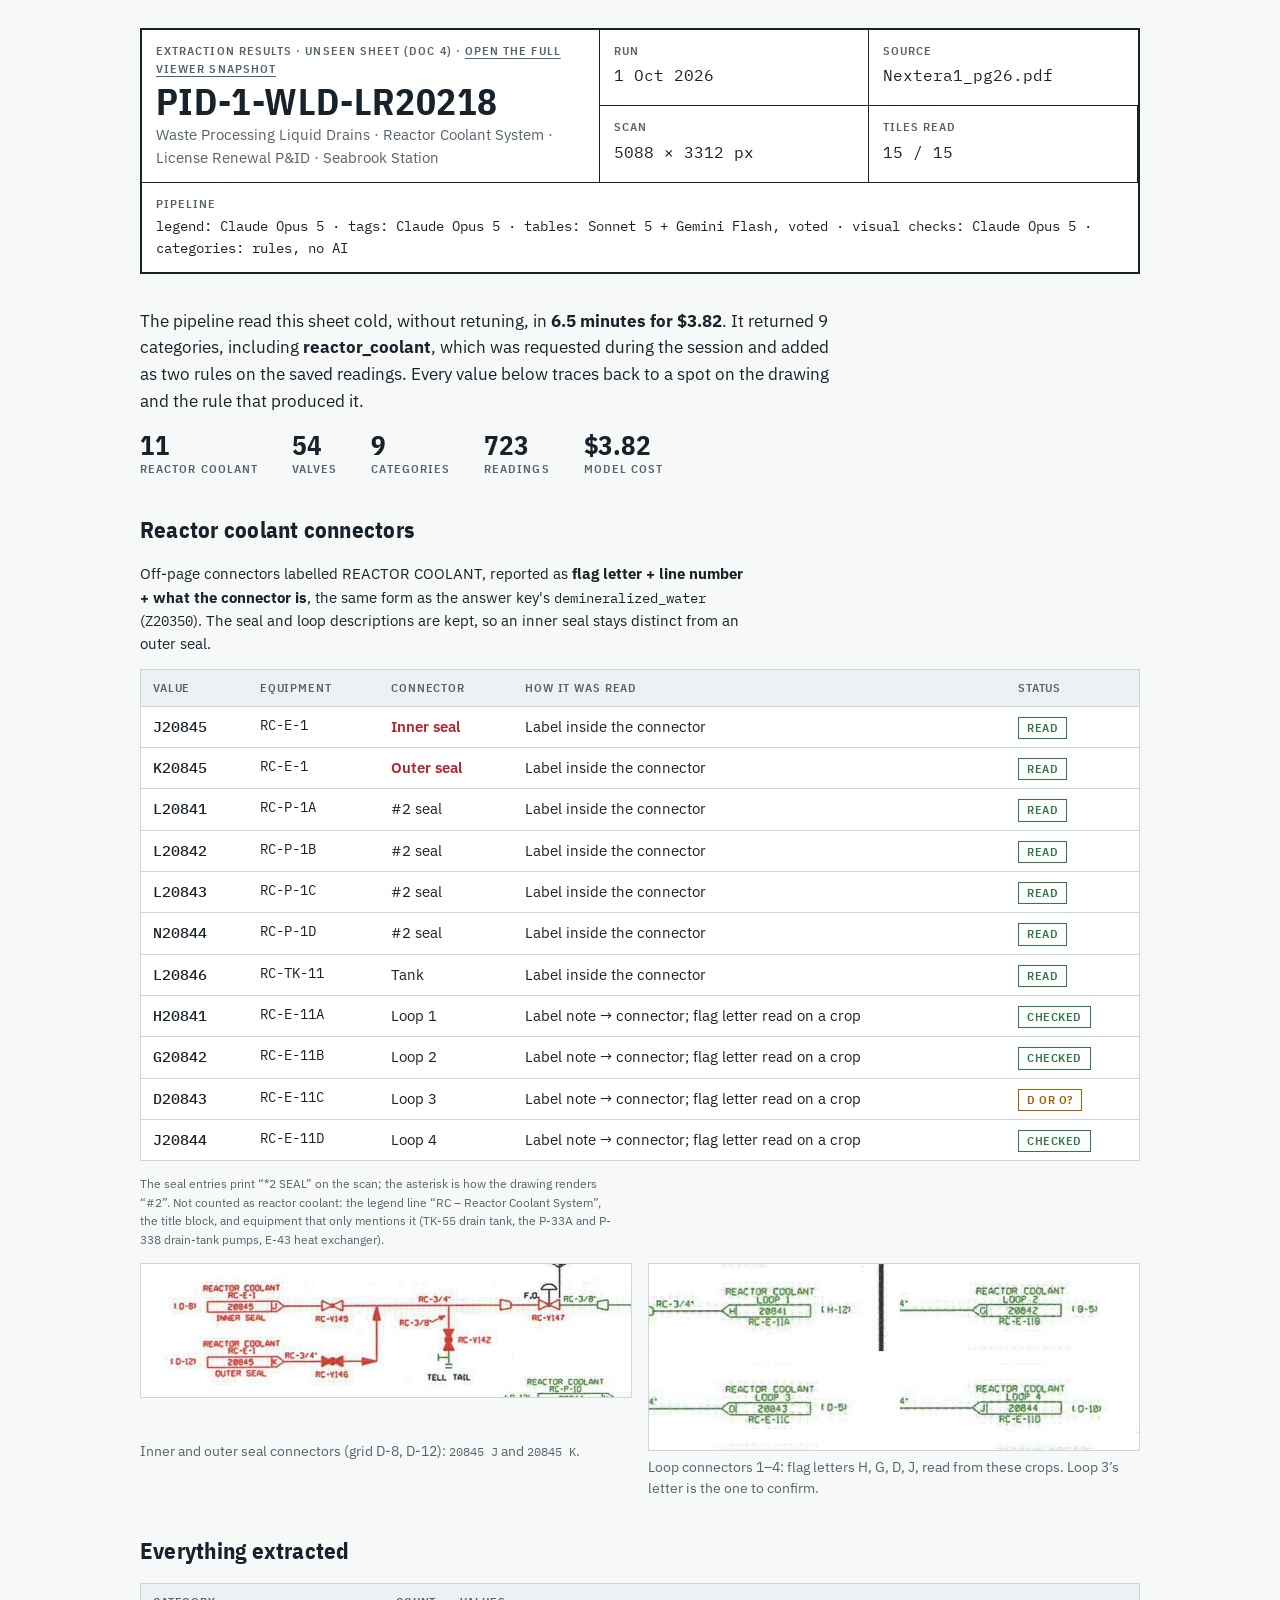
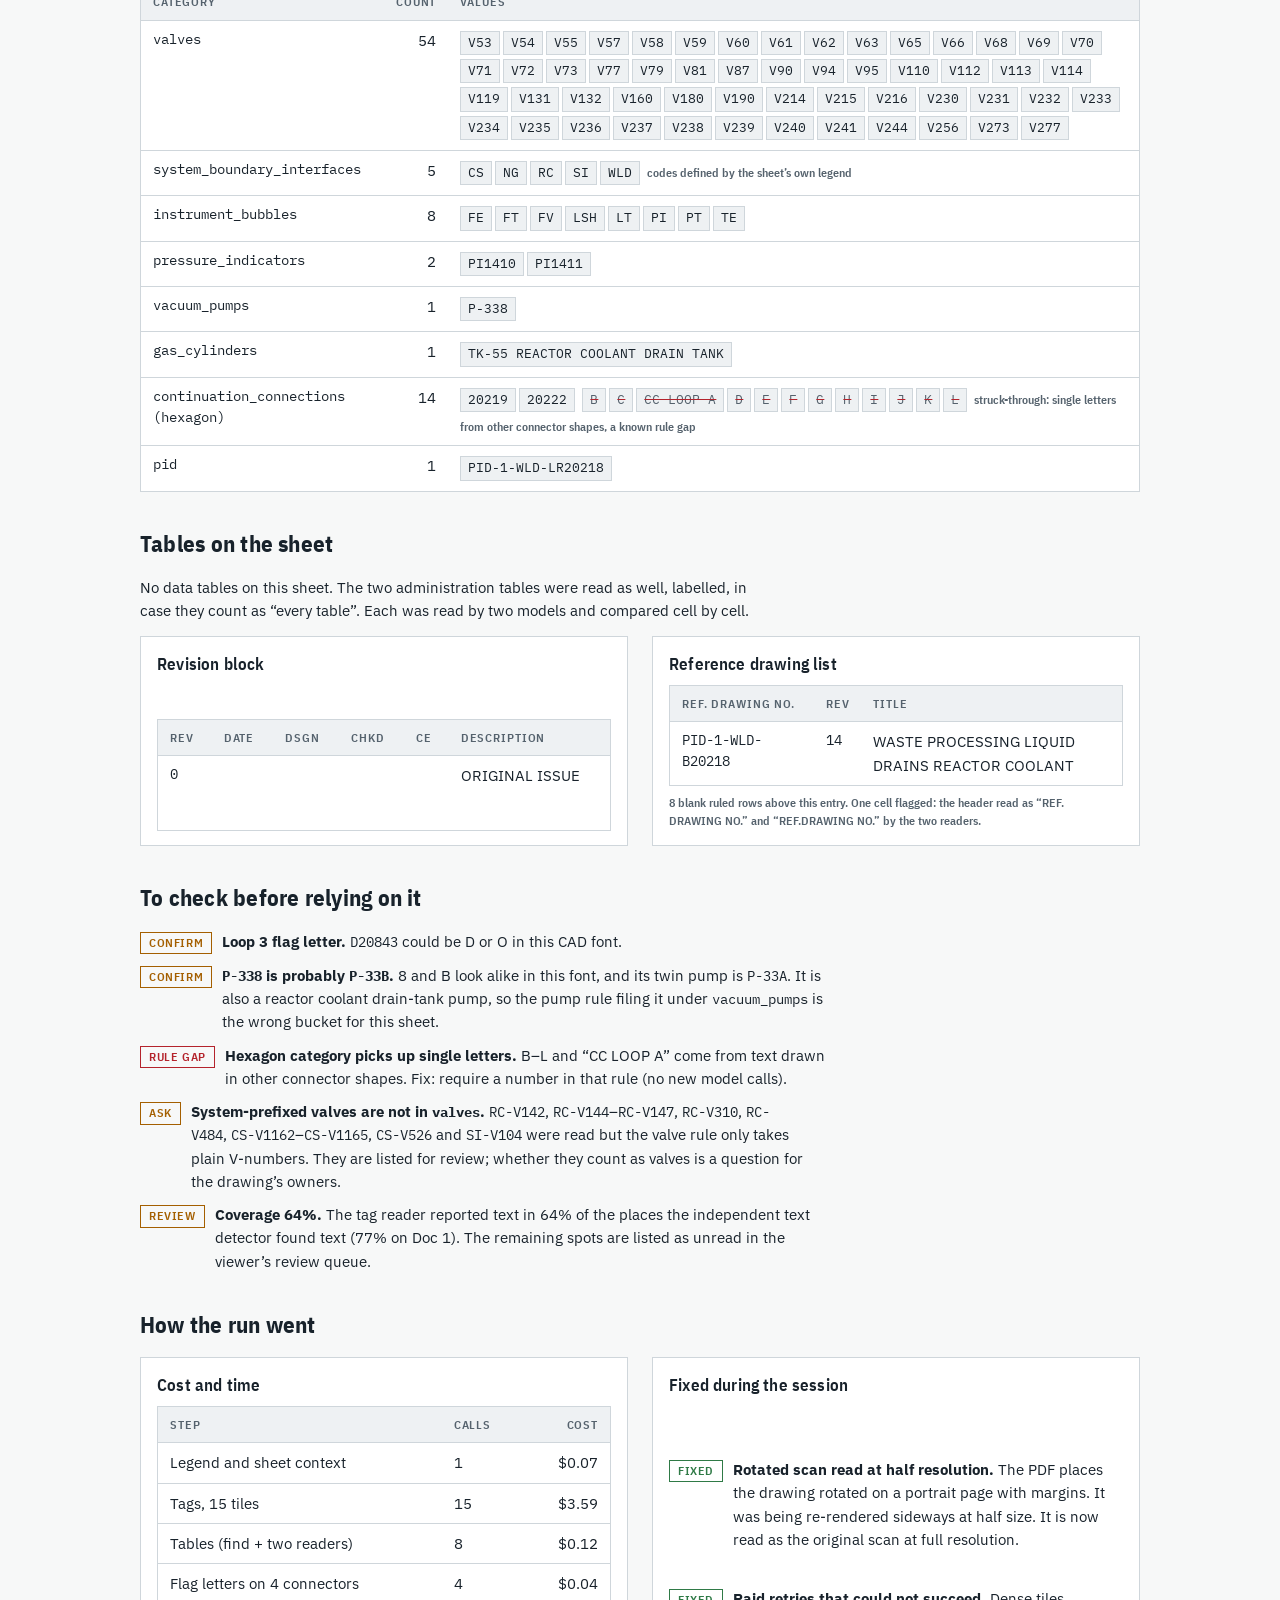
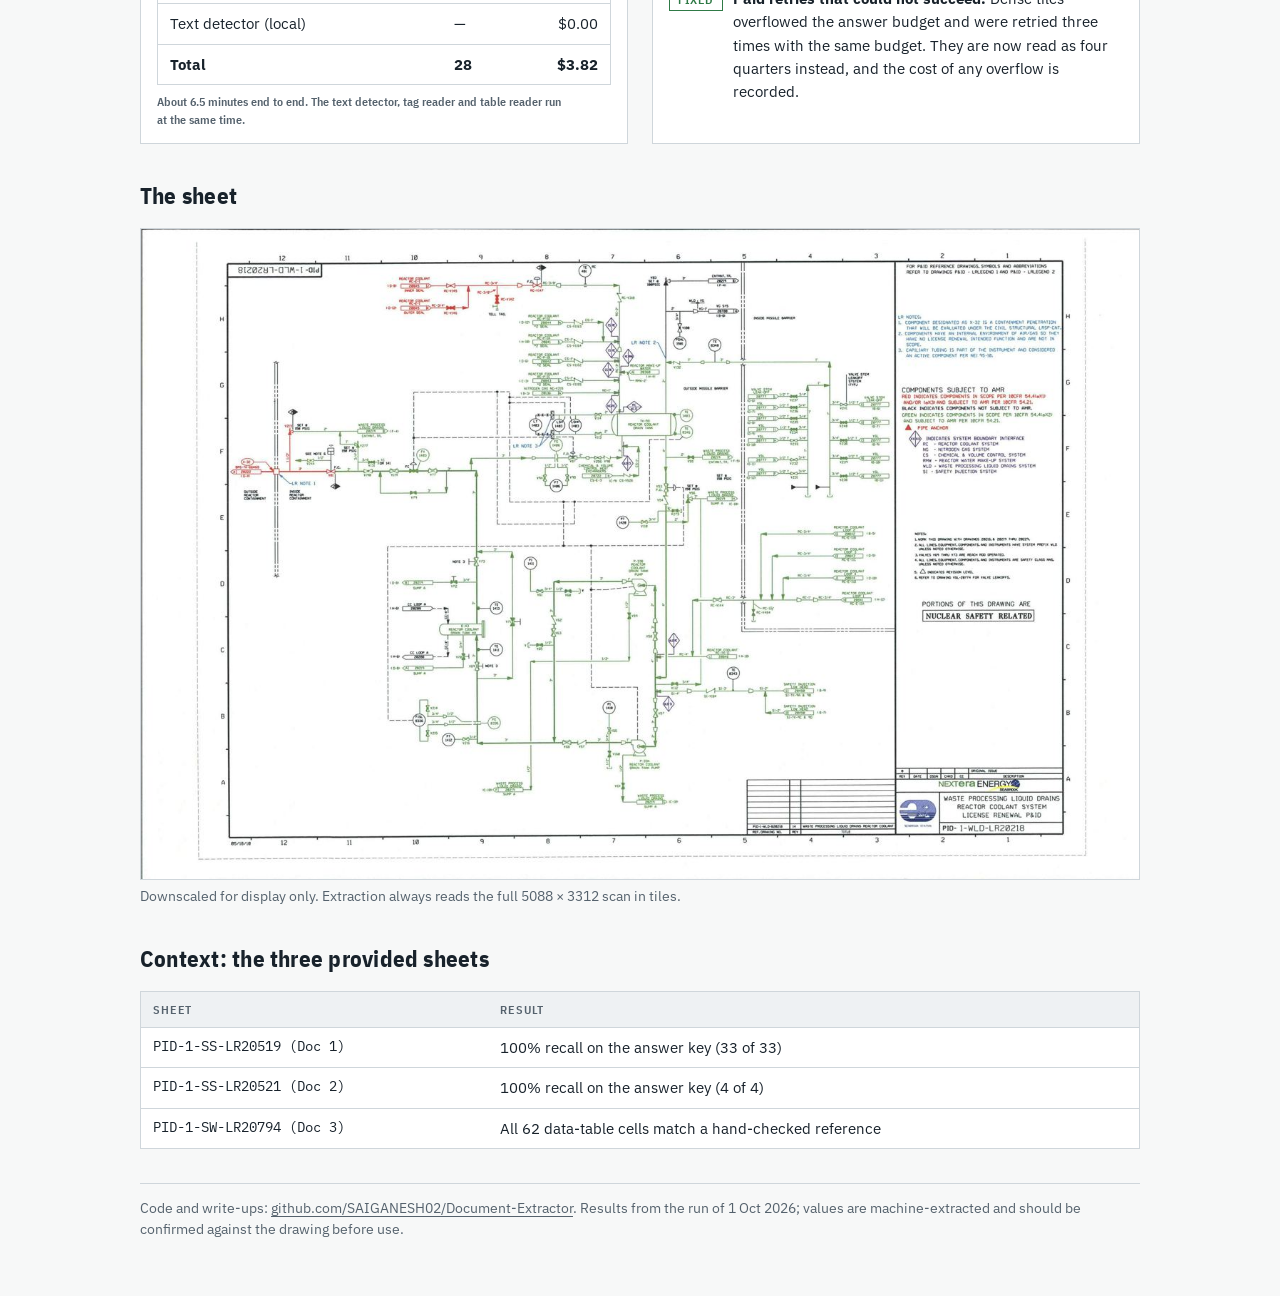
==== exports/LR20218/summary.html @ 9493b8a7 "Exam sheet snapshot, results and static viewer export - scripts/export_static.py: records everything" ====
<!doctype html>
<html lang="en">
<head>
<meta charset="utf-8">
<meta name="viewport" content="width=device-width, initial-scale=1, viewport-fit=cover">
<title>LR20218 Extraction Results</title>
<link rel="preconnect" href="https://fonts.googleapis.com">
<link rel="stylesheet" href="https://fonts.googleapis.com/css2?family=IBM+Plex+Sans+Condensed:wght@500;600;700&family=IBM+Plex+Sans:wght@400;500;600&family=IBM+Plex+Mono:wght@400;500&display=swap">
<style>
/* Layout: a drawing title block as the header, then one column of results read top to bottom,
   with the drawing's own line colours (AMR red, green) used as the only accents. */
:root {
  --paper: #f7f8f8;
  --sheet: #ffffff;
  --ink: #18222b;
  --ink-soft: #55626d;
  --rule: #cfd6db;
  --rule-strong: #18222b;
  --red: #b4232c;      /* drawing red: in AMR scope */
  --green: #2f7a46;    /* drawing green */
  --amber: #a45f00;
  --chip: #eef1f3;
  --display: "IBM Plex Sans Condensed", "Arial Narrow", Arial, sans-serif;
  --body: "IBM Plex Sans", "Segoe UI", Helvetica, Arial, sans-serif;
  --mono: "IBM Plex Mono", ui-monospace, Menlo, Consolas, monospace;
}
@media (prefers-color-scheme: dark) { :root:not([data-theme="light"]) {
  --paper: #11171c; --sheet: #182027; --ink: #e5eaee; --ink-soft: #9aa7b1; --rule: #2d3a44; --rule-strong: #c9d2d9;
  --red: #ef6b72; --green: #6cc489; --amber: #f0a64a; --chip: #222c34; color-scheme: dark } }
:root[data-theme="dark"] {
  --paper: #11171c; --sheet: #182027; --ink: #e5eaee; --ink-soft: #9aa7b1; --rule: #2d3a44; --rule-strong: #c9d2d9;
  --red: #ef6b72; --green: #6cc489; --amber: #f0a64a; --chip: #222c34; color-scheme: dark }

* { box-sizing: border-box }
body { background: var(--paper); color: var(--ink); font: 15px/1.55 var(--body); margin: 0 }
.wrap { max-width: 1040px; margin: 0 auto; padding-inline: 20px; padding-block: 28px 56px; display: grid; gap: 34px }
h1, h2, h3 { font-family: var(--display); text-wrap: balance; margin: 0; letter-spacing: .01em }
h2 { font-size: 1.45rem; font-weight: 700 }
h3 { font-size: 1.05rem; font-weight: 600 }
p { margin: 0; max-width: 68ch }
code, .mono { font-family: var(--mono); font-size: .9em }
.label { font-family: var(--display); font-size: .74rem; letter-spacing: .09em; text-transform: uppercase; color: var(--ink-soft); font-weight: 600 }
section { display: grid; gap: 14px; min-width: 0 }

/* title block */
.tb { background: var(--sheet); border: 2px solid var(--rule-strong); display: grid; grid-template-columns: 1.7fr 1fr 1fr; }
.tb > div { padding: 12px 14px; border-right: 1px solid var(--rule-strong); border-bottom: 1px solid var(--rule-strong); min-width: 0; display: grid; gap: 2px; align-content: start }
.tb > div:nth-child(3n) { border-right: 0 }
.tb .name { grid-row: span 2 }
.tb .name h1 { font-size: clamp(1.6rem, 4vw, 2.3rem); font-weight: 700; line-height: 1.1 }
.tb .name p { color: var(--ink-soft) }
.tb .v { font-family: var(--mono); font-size: 1.02rem; font-variant-numeric: tabular-nums }
.tb .last { grid-column: 1 / -1; border-bottom: 0; border-right: 0 }
@media (max-width: 720px) { .tb { grid-template-columns: 1fr 1fr } .tb .name { grid-column: 1 / -1; grid-row: auto } .tb > div:nth-child(3n) { border-right: 1px solid var(--rule-strong) } .tb > div:nth-child(2n+1):not(.name) { border-right: 0 } }

.lead { font-size: 1.08rem; max-width: 70ch }
.stats { display: flex; flex-wrap: wrap; gap: 10px 34px; font-variant-numeric: tabular-nums }
.stats div { display: grid }
.stats b { font-family: var(--display); font-size: 1.7rem; font-weight: 700; line-height: 1.15 }

/* tables */
.tw { overflow-x: auto; border: 1px solid var(--rule); background: var(--sheet) }
table { border-collapse: collapse; width: 100%; font-variant-numeric: tabular-nums }
th, td { text-align: left; padding: 8px 12px; border-bottom: 1px solid var(--rule); vertical-align: top }
th { font-family: var(--display); font-weight: 600; font-size: .78rem; letter-spacing: .07em; text-transform: uppercase; color: var(--ink-soft); background: var(--chip); white-space: nowrap }
tr:last-child td { border-bottom: 0 }
td.id { font-family: var(--mono); font-weight: 500; white-space: nowrap }
.tag { display: inline-block; font-family: var(--mono); font-size: .82rem; padding: 1px 7px; border: 1px solid var(--rule); background: var(--chip); margin: 2px 3px 2px 0; white-space: nowrap }
.tag.junk { color: var(--ink-soft); text-decoration: line-through; text-decoration-color: var(--red) }
.pill { display: inline-block; font-family: var(--display); font-size: .74rem; letter-spacing: .05em; text-transform: uppercase; font-weight: 600; padding: 1px 8px; border: 1px solid currentColor; white-space: nowrap }
.pill.ok { color: var(--green) } .pill.check { color: var(--amber) } .pill.red { color: var(--red) }
.seal { color: var(--red); font-weight: 600 }

figure { margin: 0; display: grid; gap: 6px; min-width: 0 }
figure img { display: block; width: 100%; height: auto; border: 1px solid var(--rule); background: #fff }
figcaption { font-size: .85rem; color: var(--ink-soft) }
.figs { display: grid; grid-template-columns: 1fr 1fr; gap: 16px }
@media (max-width: 720px) { .figs { grid-template-columns: 1fr } }

.list { display: grid; gap: 10px; padding: 0; margin: 0; list-style: none }
.list li { display: grid; grid-template-columns: auto 1fr; gap: 10px; align-items: baseline; min-width: 0 }
.list li p { min-width: 0 }
.cols { display: grid; grid-template-columns: 1fr 1fr; gap: 24px }
@media (max-width: 720px) { .cols { grid-template-columns: 1fr } }
.box { border: 1px solid var(--rule); background: var(--sheet); padding: 14px 16px; display: grid; gap: 8px; min-width: 0 }
footer { color: var(--ink-soft); font-size: .85rem; border-top: 1px solid var(--rule); padding-top: 14px }
a { color: inherit; text-underline-offset: 3px }
:focus-visible { outline: 2px solid var(--red); outline-offset: 2px }
</style>
</head>
<body>


<div class="wrap">

  <header class="tb" aria-label="Drawing">
    <div class="name">
      <span class="label">Extraction results · unseen sheet (Doc 4) · <a href="index.html">Open the full viewer snapshot</a></span>
      <h1>PID-1-WLD-LR20218</h1>
      <p>Waste Processing Liquid Drains · Reactor Coolant System · License Renewal P&amp;ID · Seabrook Station</p>
    </div>
    <div><span class="label">Run</span><span class="v">1 Oct 2026</span></div>
    <div><span class="label">Source</span><span class="v">Nextera1_pg26.pdf</span></div>
    <div><span class="label">Scan</span><span class="v">5088 × 3312 px</span></div>
    <div><span class="label">Tiles read</span><span class="v">15 / 15</span></div>
    <div class="last"><span class="label">Pipeline</span><span class="mono" style="font-size:.9rem">legend: Claude Opus 5 · tags: Claude Opus 5 · tables: Sonnet 5 + Gemini Flash, voted · visual checks: Claude Opus 5 · categories: rules, no AI</span></div>
  </header>

  <section>
    <p class="lead">The pipeline read this sheet cold, without retuning, in <b>6.5 minutes for $3.82</b>. It returned 9 categories, including <b>reactor_coolant</b>, which was requested during the session and added as two rules on the saved readings. Every value below traces back to a spot on the drawing and the rule that produced it.</p>
    <div class="stats" role="list">
      <div role="listitem"><b>11</b><span class="label">Reactor coolant</span></div>
      <div role="listitem"><b>54</b><span class="label">Valves</span></div>
      <div role="listitem"><b>9</b><span class="label">Categories</span></div>
      <div role="listitem"><b>723</b><span class="label">Readings</span></div>
      <div role="listitem"><b>$3.82</b><span class="label">Model cost</span></div>
    </div>
  </section>

  <section aria-labelledby="rc">
    <h2 id="rc">Reactor coolant connectors</h2>
    <p>Off-page connectors labelled REACTOR COOLANT, reported as <b>flag letter + line number + what the connector is</b>, the same form as the answer key's <code>demineralized_water</code> (<code>Z20350</code>). The seal and loop descriptions are kept, so an inner seal stays distinct from an outer seal.</p>
    <div class="tw">
      <table>
        <thead><tr><th>Value</th><th>Equipment</th><th>Connector</th><th>How it was read</th><th>Status</th></tr></thead>
        <tbody>
          <tr><td class="id">J20845</td><td class="mono">RC-E-1</td><td><span class="seal">Inner seal</span></td><td>Label inside the connector</td><td><span class="pill ok">Read</span></td></tr>
          <tr><td class="id">K20845</td><td class="mono">RC-E-1</td><td><span class="seal">Outer seal</span></td><td>Label inside the connector</td><td><span class="pill ok">Read</span></td></tr>
          <tr><td class="id">L20841</td><td class="mono">RC-P-1A</td><td>#2 seal</td><td>Label inside the connector</td><td><span class="pill ok">Read</span></td></tr>
          <tr><td class="id">L20842</td><td class="mono">RC-P-1B</td><td>#2 seal</td><td>Label inside the connector</td><td><span class="pill ok">Read</span></td></tr>
          <tr><td class="id">L20843</td><td class="mono">RC-P-1C</td><td>#2 seal</td><td>Label inside the connector</td><td><span class="pill ok">Read</span></td></tr>
          <tr><td class="id">N20844</td><td class="mono">RC-P-1D</td><td>#2 seal</td><td>Label inside the connector</td><td><span class="pill ok">Read</span></td></tr>
          <tr><td class="id">L20846</td><td class="mono">RC-TK-11</td><td>Tank</td><td>Label inside the connector</td><td><span class="pill ok">Read</span></td></tr>
          <tr><td class="id">H20841</td><td class="mono">RC-E-11A</td><td>Loop 1</td><td>Label note → connector; flag letter read on a crop</td><td><span class="pill ok">Checked</span></td></tr>
          <tr><td class="id">G20842</td><td class="mono">RC-E-11B</td><td>Loop 2</td><td>Label note → connector; flag letter read on a crop</td><td><span class="pill ok">Checked</span></td></tr>
          <tr><td class="id">D20843</td><td class="mono">RC-E-11C</td><td>Loop 3</td><td>Label note → connector; flag letter read on a crop</td><td><span class="pill check">D or O?</span></td></tr>
          <tr><td class="id">J20844</td><td class="mono">RC-E-11D</td><td>Loop 4</td><td>Label note → connector; flag letter read on a crop</td><td><span class="pill ok">Checked</span></td></tr>
        </tbody>
      </table>
    </div>
    <p class="label" style="text-transform:none;letter-spacing:0;font-family:var(--body);font-weight:400">The seal entries print “*2 SEAL” on the scan; the asterisk is how the drawing renders “#2”. Not counted as reactor coolant: the legend line “RC – Reactor Coolant System”, the title block, and equipment that only mentions it (TK-55 drain tank, the P-33A and P-338 drain-tank pumps, E-43 heat exchanger).</p>
    <div class="figs">
      <figure><img src="[data-uri]" alt="Crop of the drawing showing the inner seal connector 20845 J and the outer seal connector 20845 K on red reactor coolant lines"><figcaption>Inner and outer seal connectors (grid D-8, D-12): <code>20845 J</code> and <code>20845 K</code>.</figcaption></figure>
      <figure><img src="[data-uri]" alt="Four crops of the reactor coolant loop connectors 20841 to 20844 showing flag letters H, G, D and J"><figcaption>Loop connectors 1–4: flag letters H, G, D, J, read from these crops. Loop 3’s letter is the one to confirm.</figcaption></figure>
    </div>
  </section>

  <section aria-labelledby="all">
    <h2 id="all">Everything extracted</h2>
    <div class="tw">
      <table>
        <thead><tr><th>Category</th><th style="text-align:right">Count</th><th>Values</th></tr></thead>
        <tbody>
          <tr><td class="mono">valves</td><td style="text-align:right">54</td><td><span class="tag">V53</span><span class="tag">V54</span><span class="tag">V55</span><span class="tag">V57</span><span class="tag">V58</span><span class="tag">V59</span><span class="tag">V60</span><span class="tag">V61</span><span class="tag">V62</span><span class="tag">V63</span><span class="tag">V65</span><span class="tag">V66</span><span class="tag">V68</span><span class="tag">V69</span><span class="tag">V70</span><span class="tag">V71</span><span class="tag">V72</span><span class="tag">V73</span><span class="tag">V77</span><span class="tag">V79</span><span class="tag">V81</span><span class="tag">V87</span><span class="tag">V90</span><span class="tag">V94</span><span class="tag">V95</span><span class="tag">V110</span><span class="tag">V112</span><span class="tag">V113</span><span class="tag">V114</span><span class="tag">V119</span><span class="tag">V131</span><span class="tag">V132</span><span class="tag">V160</span><span class="tag">V180</span><span class="tag">V190</span><span class="tag">V214</span><span class="tag">V215</span><span class="tag">V216</span><span class="tag">V230</span><span class="tag">V231</span><span class="tag">V232</span><span class="tag">V233</span><span class="tag">V234</span><span class="tag">V235</span><span class="tag">V236</span><span class="tag">V237</span><span class="tag">V238</span><span class="tag">V239</span><span class="tag">V240</span><span class="tag">V241</span><span class="tag">V244</span><span class="tag">V256</span><span class="tag">V273</span><span class="tag">V277</span></td></tr>
          <tr><td class="mono">system_boundary_interfaces</td><td style="text-align:right">5</td><td><span class="tag">CS</span><span class="tag">NG</span><span class="tag">RC</span><span class="tag">SI</span><span class="tag">WLD</span> <span class="label" style="text-transform:none;letter-spacing:0">codes defined by the sheet’s own legend</span></td></tr>
          <tr><td class="mono">instrument_bubbles</td><td style="text-align:right">8</td><td><span class="tag">FE</span><span class="tag">FT</span><span class="tag">FV</span><span class="tag">LSH</span><span class="tag">LT</span><span class="tag">PI</span><span class="tag">PT</span><span class="tag">TE</span></td></tr>
          <tr><td class="mono">pressure_indicators</td><td style="text-align:right">2</td><td><span class="tag">PI1410</span><span class="tag">PI1411</span></td></tr>
          <tr><td class="mono">vacuum_pumps</td><td style="text-align:right">1</td><td><span class="tag">P-338</span></td></tr>
          <tr><td class="mono">gas_cylinders</td><td style="text-align:right">1</td><td><span class="tag">TK-55 REACTOR COOLANT DRAIN TANK</span></td></tr>
          <tr><td class="mono">continuation_connections (hexagon)</td><td style="text-align:right">14</td><td><span class="tag">20219</span><span class="tag">20222</span> <span class="tag junk">B</span><span class="tag junk">C</span><span class="tag junk">CC LOOP A</span><span class="tag junk">D</span><span class="tag junk">E</span><span class="tag junk">F</span><span class="tag junk">G</span><span class="tag junk">H</span><span class="tag junk">I</span><span class="tag junk">J</span><span class="tag junk">K</span><span class="tag junk">L</span> <span class="label" style="text-transform:none;letter-spacing:0">struck-through: single letters from other connector shapes, a known rule gap</span></td></tr>
          <tr><td class="mono">pid</td><td style="text-align:right">1</td><td><span class="tag">PID-1-WLD-LR20218</span></td></tr>
        </tbody>
      </table>
    </div>
  </section>

  <section aria-labelledby="tables">
    <h2 id="tables">Tables on the sheet</h2>
    <p>No data tables on this sheet. The two administration tables were read as well, labelled, in case they count as “every table”. Each was read by two models and compared cell by cell.</p>
    <div class="cols">
      <div class="box"><h3>Revision block</h3>
        <div class="tw"><table><thead><tr><th>Rev</th><th>Date</th><th>Dsgn</th><th>Chkd</th><th>CE</th><th>Description</th></tr></thead>
        <tbody><tr><td class="mono">0</td><td></td><td></td><td></td><td></td><td>ORIGINAL ISSUE</td></tr></tbody></table></div></div>
      <div class="box"><h3>Reference drawing list</h3>
        <div class="tw"><table><thead><tr><th>Ref. drawing no.</th><th>Rev</th><th>Title</th></tr></thead>
        <tbody><tr><td class="mono">PID-1-WLD-B20218</td><td class="mono">14</td><td>WASTE PROCESSING LIQUID DRAINS REACTOR COOLANT</td></tr></tbody></table></div>
        <p class="label" style="text-transform:none;letter-spacing:0">8 blank ruled rows above this entry. One cell flagged: the header read as “REF. DRAWING NO.” and “REF.DRAWING NO.” by the two readers.</p></div>
    </div>
  </section>

  <section aria-labelledby="check">
    <h2 id="check">To check before relying on it</h2>
    <ul class="list">
      <li><span class="pill check">Confirm</span><p><b>Loop 3 flag letter.</b> <code>D20843</code> could be D or O in this CAD font.</p></li>
      <li><span class="pill check">Confirm</span><p><b><code>P-338</code> is probably <code>P-33B</code>.</b> 8 and B look alike in this font, and its twin pump is <code>P-33A</code>. It is also a reactor coolant drain-tank pump, so the pump rule filing it under <code>vacuum_pumps</code> is the wrong bucket for this sheet.</p></li>
      <li><span class="pill red">Rule gap</span><p><b>Hexagon category picks up single letters.</b> B–L and “CC LOOP A” come from text drawn in other connector shapes. Fix: require a number in that rule (no new model calls).</p></li>
      <li><span class="pill check">Ask</span><p><b>System-prefixed valves are not in <code>valves</code>.</b> <code>RC-V142</code>, <code>RC-V144</code>–<code>RC-V147</code>, <code>RC-V310</code>, <code>RC-V484</code>, <code>CS-V1162</code>–<code>CS-V1165</code>, <code>CS-V526</code> and <code>SI-V104</code> were read but the valve rule only takes plain V-numbers. They are listed for review; whether they count as valves is a question for the drawing’s owners.</p></li>
      <li><span class="pill check">Review</span><p><b>Coverage 64%.</b> The tag reader reported text in 64% of the places the independent text detector found text (77% on Doc 1). The remaining spots are listed as unread in the viewer’s review queue.</p></li>
    </ul>
  </section>

  <section aria-labelledby="run">
    <h2 id="run">How the run went</h2>
    <div class="cols">
      <div class="box">
        <h3>Cost and time</h3>
        <div class="tw"><table>
          <thead><tr><th>Step</th><th>Calls</th><th style="text-align:right">Cost</th></tr></thead>
          <tbody>
            <tr><td>Legend and sheet context</td><td>1</td><td style="text-align:right">$0.07</td></tr>
            <tr><td>Tags, 15 tiles</td><td>15</td><td style="text-align:right">$3.59</td></tr>
            <tr><td>Tables (find + two readers)</td><td>8</td><td style="text-align:right">$0.12</td></tr>
            <tr><td>Flag letters on 4 connectors</td><td>4</td><td style="text-align:right">$0.04</td></tr>
            <tr><td>Text detector (local)</td><td>—</td><td style="text-align:right">$0.00</td></tr>
            <tr><td><b>Total</b></td><td><b>28</b></td><td style="text-align:right"><b>$3.82</b></td></tr>
          </tbody></table></div>
        <p class="label" style="text-transform:none;letter-spacing:0">About 6.5 minutes end to end. The text detector, tag reader and table reader run at the same time.</p>
      </div>
      <div class="box">
        <h3>Fixed during the session</h3>
        <ul class="list">
          <li><span class="pill ok">Fixed</span><p><b>Rotated scan read at half resolution.</b> The PDF places the drawing rotated on a portrait page with margins. It was being re-rendered sideways at half size. It is now read as the original scan at full resolution.</p></li>
          <li><span class="pill ok">Fixed</span><p><b>Paid retries that could not succeed.</b> Dense tiles overflowed the answer budget and were retried three times with the same budget. They are now read as four quarters instead, and the cost of any overflow is recorded.</p></li>
        </ul>
      </div>
    </div>
  </section>

  <section aria-labelledby="sheet">
    <h2 id="sheet">The sheet</h2>
    <figure><img src="[data-uri]" alt="Downscaled view of drawing PID-1-WLD-LR20218, waste processing liquid drains reactor coolant system"><figcaption>Downscaled for display only. Extraction always reads the full 5088 × 3312 scan in tiles.</figcaption></figure>
  </section>

  <section aria-labelledby="ctx">
    <h2 id="ctx">Context: the three provided sheets</h2>
    <div class="tw"><table>
      <thead><tr><th>Sheet</th><th>Result</th></tr></thead>
      <tbody>
        <tr><td class="mono">PID-1-SS-LR20519 (Doc 1)</td><td>100% recall on the answer key (33 of 33)</td></tr>
        <tr><td class="mono">PID-1-SS-LR20521 (Doc 2)</td><td>100% recall on the answer key (4 of 4)</td></tr>
        <tr><td class="mono">PID-1-SW-LR20794 (Doc 3)</td><td>All 62 data-table cells match a hand-checked reference</td></tr>
      </tbody></table></div>
  </section>

  <footer>Code and write-ups: <a href="https://github.com/SAIGANESH02/Document-Extractor">github.com/SAIGANESH02/Document-Extractor</a>. Results from the run of 1 Oct 2026; values are machine-extracted and should be confirmed against the drawing before use.</footer>
</div>

</body>
</html>
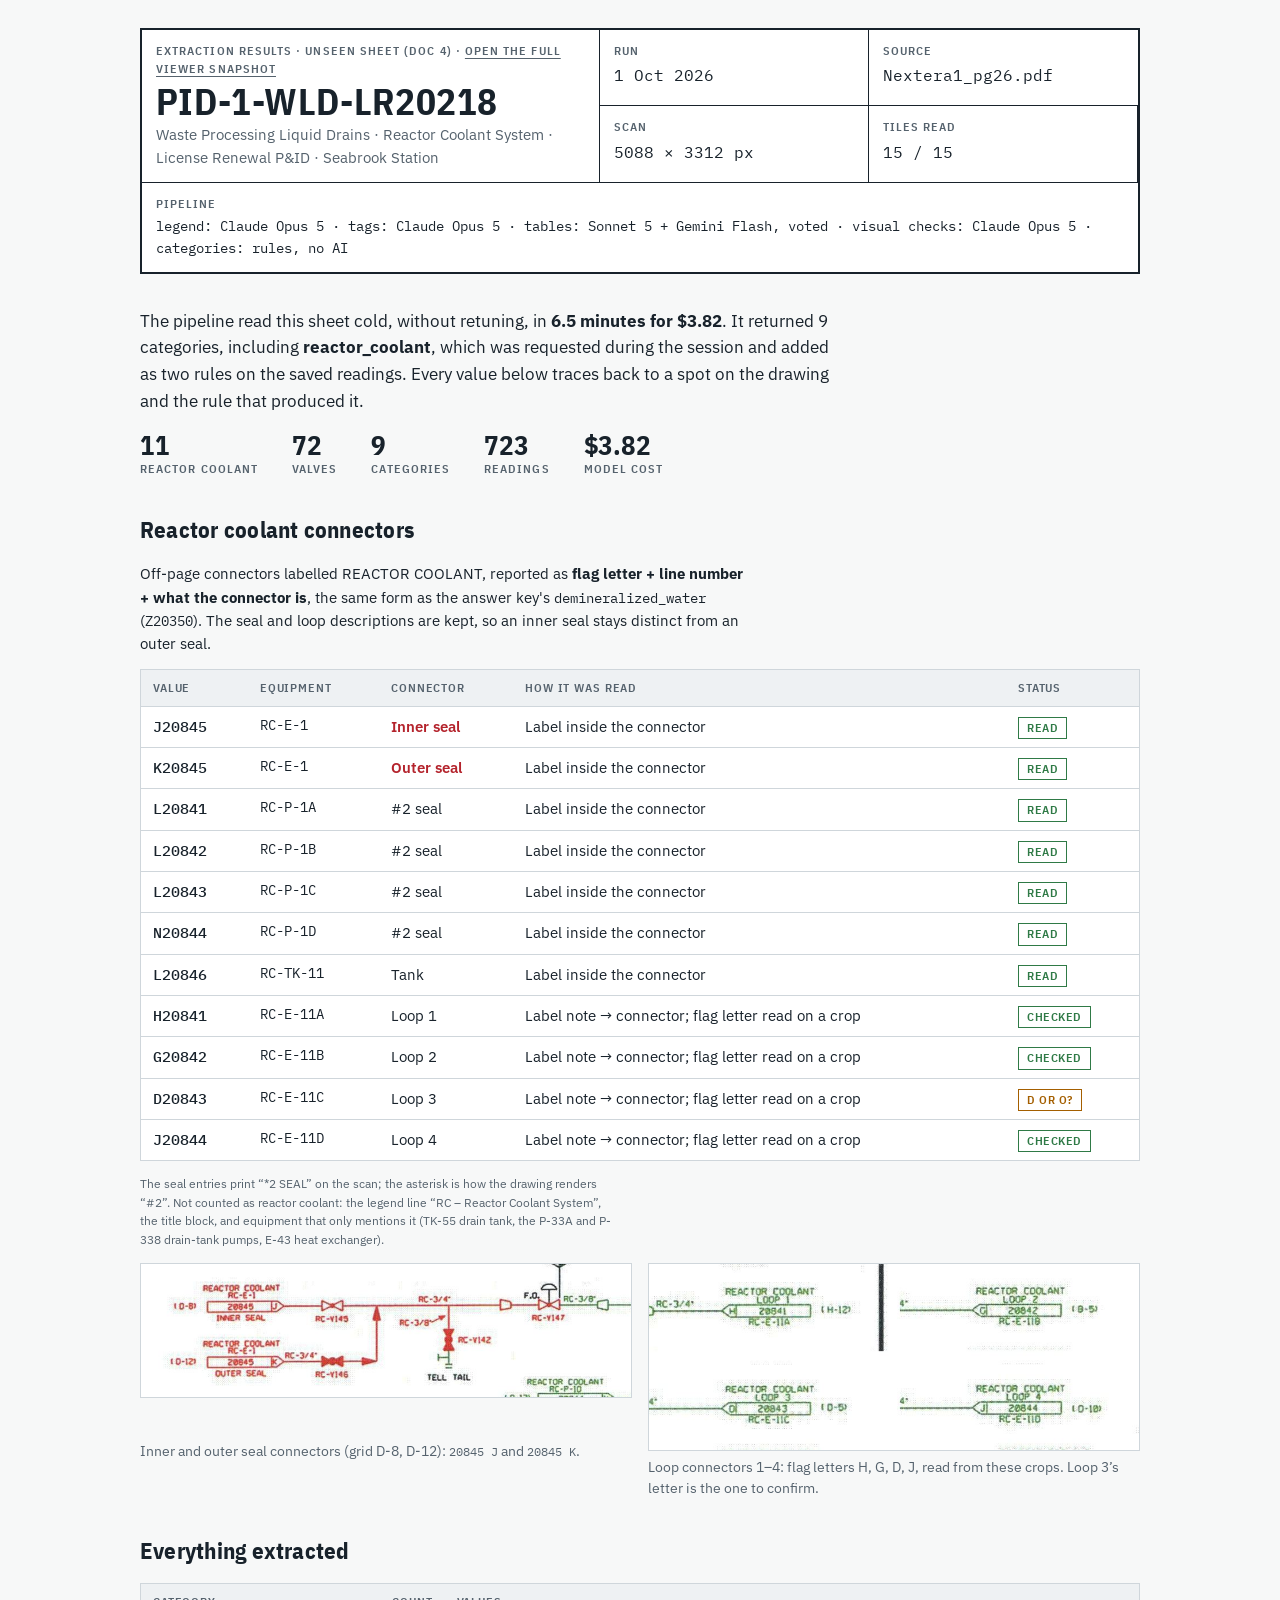
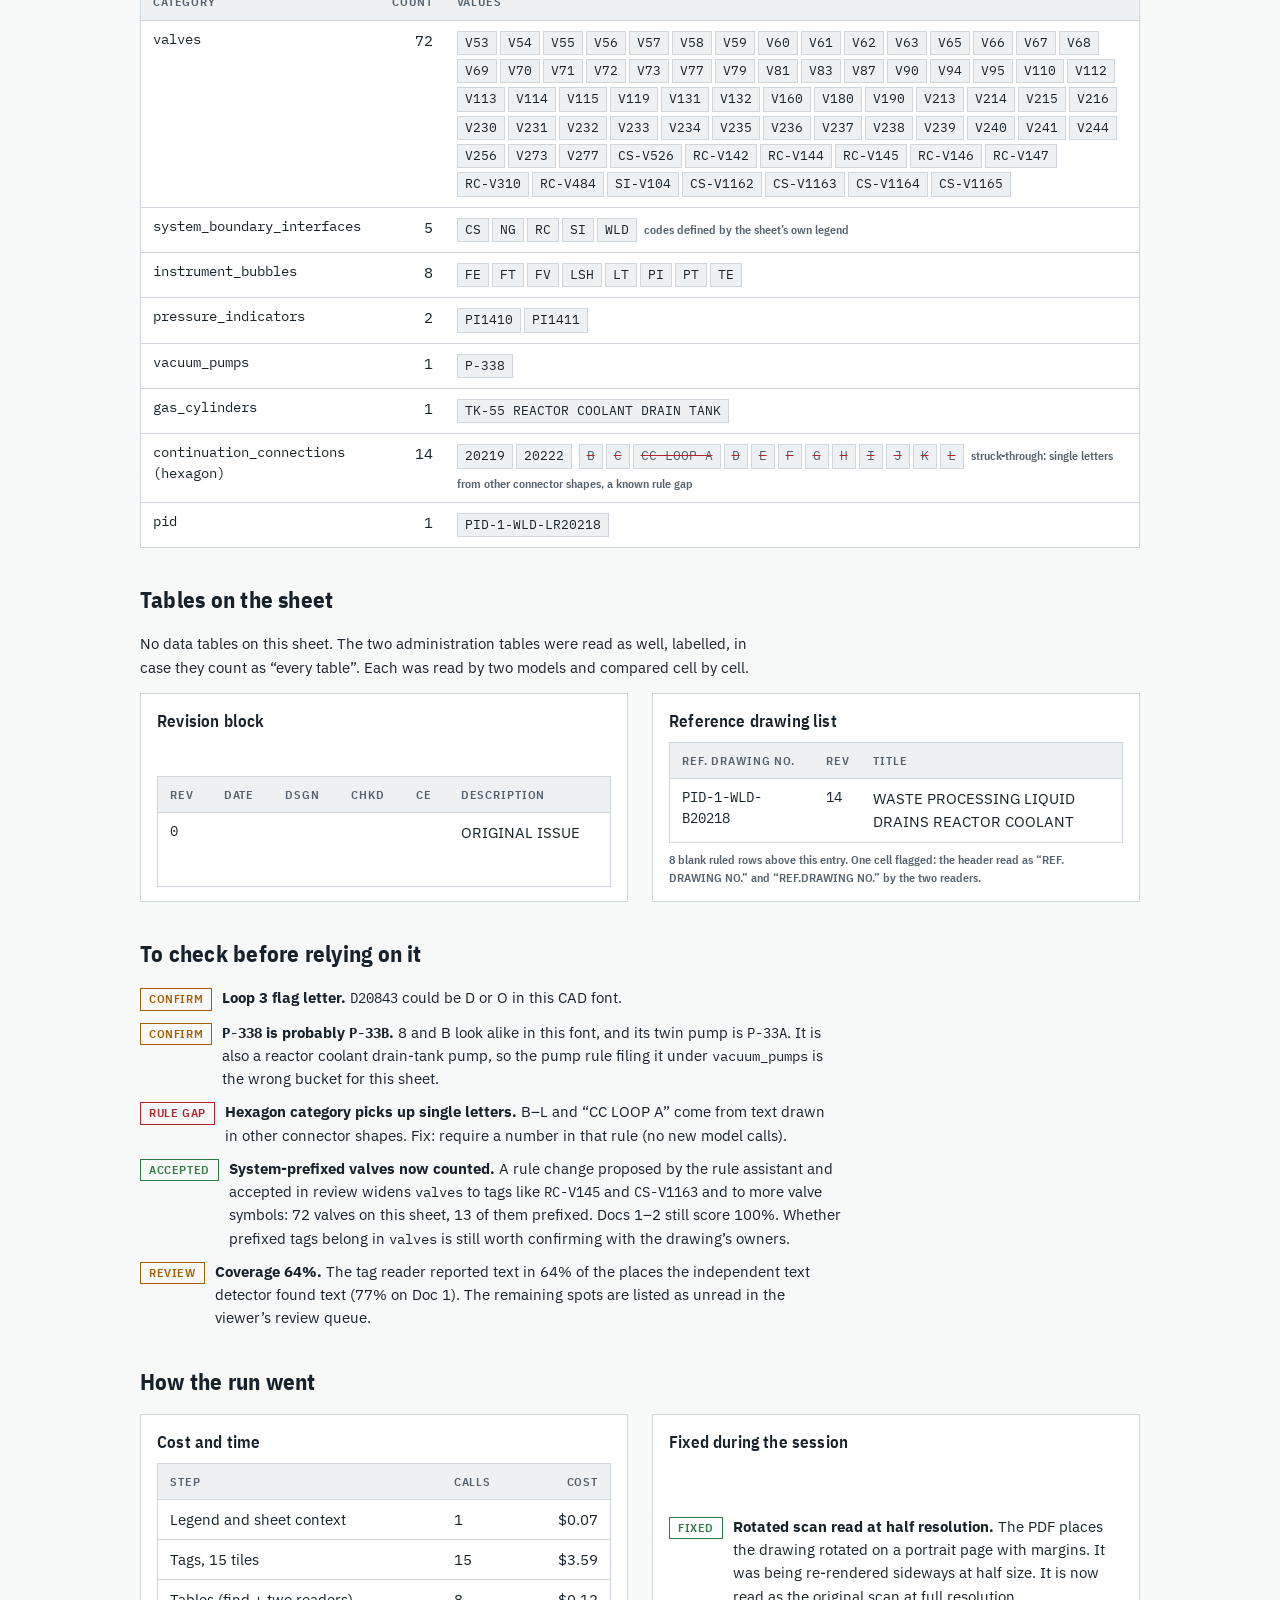
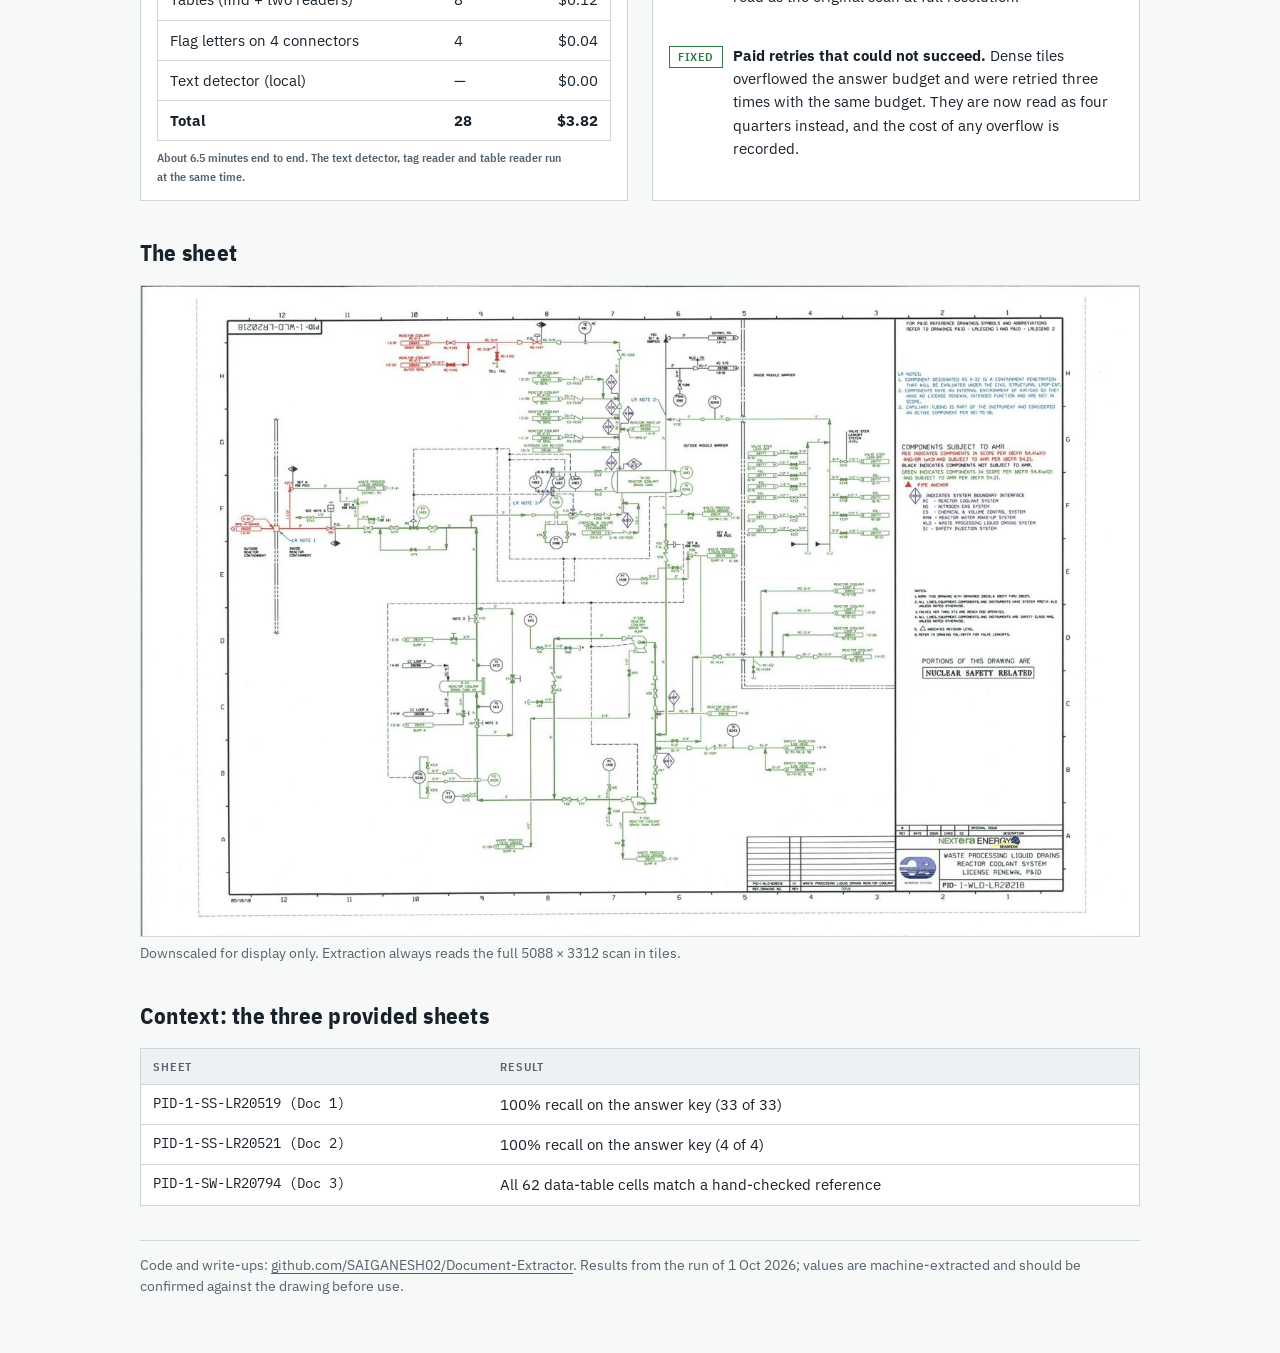
==== commit 4e09746e: "Exam results: 72 valves after the accepted valve-rule change The rule-assistant change accepted in r" ====
--- a/exports/LR20218/summary.html
+++ b/exports/LR20218/summary.html
@@ -110,7 +110,7 @@
     <p class="lead">The pipeline read this sheet cold, without retuning, in <b>6.5 minutes for $3.82</b>. It returned 9 categories, including <b>reactor_coolant</b>, which was requested during the session and added as two rules on the saved readings. Every value below traces back to a spot on the drawing and the rule that produced it.</p>
     <div class="stats" role="list">
       <div role="listitem"><b>11</b><span class="label">Reactor coolant</span></div>
-      <div role="listitem"><b>54</b><span class="label">Valves</span></div>
+      <div role="listitem"><b>72</b><span class="label">Valves</span></div>
       <div role="listitem"><b>9</b><span class="label">Categories</span></div>
       <div role="listitem"><b>723</b><span class="label">Readings</span></div>
       <div role="listitem"><b>$3.82</b><span class="label">Model cost</span></div>
@@ -151,7 +151,7 @@
       <table>
         <thead><tr><th>Category</th><th style="text-align:right">Count</th><th>Values</th></tr></thead>
         <tbody>
-          <tr><td class="mono">valves</td><td style="text-align:right">54</td><td><span class="tag">V53</span><span class="tag">V54</span><span class="tag">V55</span><span class="tag">V57</span><span class="tag">V58</span><span class="tag">V59</span><span class="tag">V60</span><span class="tag">V61</span><span class="tag">V62</span><span class="tag">V63</span><span class="tag">V65</span><span class="tag">V66</span><span class="tag">V68</span><span class="tag">V69</span><span class="tag">V70</span><span class="tag">V71</span><span class="tag">V72</span><span class="tag">V73</span><span class="tag">V77</span><span class="tag">V79</span><span class="tag">V81</span><span class="tag">V87</span><span class="tag">V90</span><span class="tag">V94</span><span class="tag">V95</span><span class="tag">V110</span><span class="tag">V112</span><span class="tag">V113</span><span class="tag">V114</span><span class="tag">V119</span><span class="tag">V131</span><span class="tag">V132</span><span class="tag">V160</span><span class="tag">V180</span><span class="tag">V190</span><span class="tag">V214</span><span class="tag">V215</span><span class="tag">V216</span><span class="tag">V230</span><span class="tag">V231</span><span class="tag">V232</span><span class="tag">V233</span><span class="tag">V234</span><span class="tag">V235</span><span class="tag">V236</span><span class="tag">V237</span><span class="tag">V238</span><span class="tag">V239</span><span class="tag">V240</span><span class="tag">V241</span><span class="tag">V244</span><span class="tag">V256</span><span class="tag">V273</span><span class="tag">V277</span></td></tr>
+          <tr><td class="mono">valves</td><td style="text-align:right">72</td><td><span class="tag">V53</span><span class="tag">V54</span><span class="tag">V55</span><span class="tag">V56</span><span class="tag">V57</span><span class="tag">V58</span><span class="tag">V59</span><span class="tag">V60</span><span class="tag">V61</span><span class="tag">V62</span><span class="tag">V63</span><span class="tag">V65</span><span class="tag">V66</span><span class="tag">V67</span><span class="tag">V68</span><span class="tag">V69</span><span class="tag">V70</span><span class="tag">V71</span><span class="tag">V72</span><span class="tag">V73</span><span class="tag">V77</span><span class="tag">V79</span><span class="tag">V81</span><span class="tag">V83</span><span class="tag">V87</span><span class="tag">V90</span><span class="tag">V94</span><span class="tag">V95</span><span class="tag">V110</span><span class="tag">V112</span><span class="tag">V113</span><span class="tag">V114</span><span class="tag">V115</span><span class="tag">V119</span><span class="tag">V131</span><span class="tag">V132</span><span class="tag">V160</span><span class="tag">V180</span><span class="tag">V190</span><span class="tag">V213</span><span class="tag">V214</span><span class="tag">V215</span><span class="tag">V216</span><span class="tag">V230</span><span class="tag">V231</span><span class="tag">V232</span><span class="tag">V233</span><span class="tag">V234</span><span class="tag">V235</span><span class="tag">V236</span><span class="tag">V237</span><span class="tag">V238</span><span class="tag">V239</span><span class="tag">V240</span><span class="tag">V241</span><span class="tag">V244</span><span class="tag">V256</span><span class="tag">V273</span><span class="tag">V277</span><span class="tag">CS-V526</span><span class="tag">RC-V142</span><span class="tag">RC-V144</span><span class="tag">RC-V145</span><span class="tag">RC-V146</span><span class="tag">RC-V147</span><span class="tag">RC-V310</span><span class="tag">RC-V484</span><span class="tag">SI-V104</span><span class="tag">CS-V1162</span><span class="tag">CS-V1163</span><span class="tag">CS-V1164</span><span class="tag">CS-V1165</span></td></tr>
           <tr><td class="mono">system_boundary_interfaces</td><td style="text-align:right">5</td><td><span class="tag">CS</span><span class="tag">NG</span><span class="tag">RC</span><span class="tag">SI</span><span class="tag">WLD</span> <span class="label" style="text-transform:none;letter-spacing:0">codes defined by the sheet’s own legend</span></td></tr>
           <tr><td class="mono">instrument_bubbles</td><td style="text-align:right">8</td><td><span class="tag">FE</span><span class="tag">FT</span><span class="tag">FV</span><span class="tag">LSH</span><span class="tag">LT</span><span class="tag">PI</span><span class="tag">PT</span><span class="tag">TE</span></td></tr>
           <tr><td class="mono">pressure_indicators</td><td style="text-align:right">2</td><td><span class="tag">PI1410</span><span class="tag">PI1411</span></td></tr>
@@ -184,7 +184,7 @@
       <li><span class="pill check">Confirm</span><p><b>Loop 3 flag letter.</b> <code>D20843</code> could be D or O in this CAD font.</p></li>
       <li><span class="pill check">Confirm</span><p><b><code>P-338</code> is probably <code>P-33B</code>.</b> 8 and B look alike in this font, and its twin pump is <code>P-33A</code>. It is also a reactor coolant drain-tank pump, so the pump rule filing it under <code>vacuum_pumps</code> is the wrong bucket for this sheet.</p></li>
       <li><span class="pill red">Rule gap</span><p><b>Hexagon category picks up single letters.</b> B–L and “CC LOOP A” come from text drawn in other connector shapes. Fix: require a number in that rule (no new model calls).</p></li>
-      <li><span class="pill check">Ask</span><p><b>System-prefixed valves are not in <code>valves</code>.</b> <code>RC-V142</code>, <code>RC-V144</code>–<code>RC-V147</code>, <code>RC-V310</code>, <code>RC-V484</code>, <code>CS-V1162</code>–<code>CS-V1165</code>, <code>CS-V526</code> and <code>SI-V104</code> were read but the valve rule only takes plain V-numbers. They are listed for review; whether they count as valves is a question for the drawing’s owners.</p></li>
+      <li><span class="pill ok">Accepted</span><p><b>System-prefixed valves now counted.</b> A rule change proposed by the rule assistant and accepted in review widens <code>valves</code> to tags like <code>RC-V145</code> and <code>CS-V1163</code> and to more valve symbols: 72 valves on this sheet, 13 of them prefixed. Docs 1–2 still score 100%. Whether prefixed tags belong in <code>valves</code> is still worth confirming with the drawing’s owners.</p></li>
       <li><span class="pill check">Review</span><p><b>Coverage 64%.</b> The tag reader reported text in 64% of the places the independent text detector found text (77% on Doc 1). The remaining spots are listed as unread in the viewer’s review queue.</p></li>
     </ul>
   </section>
